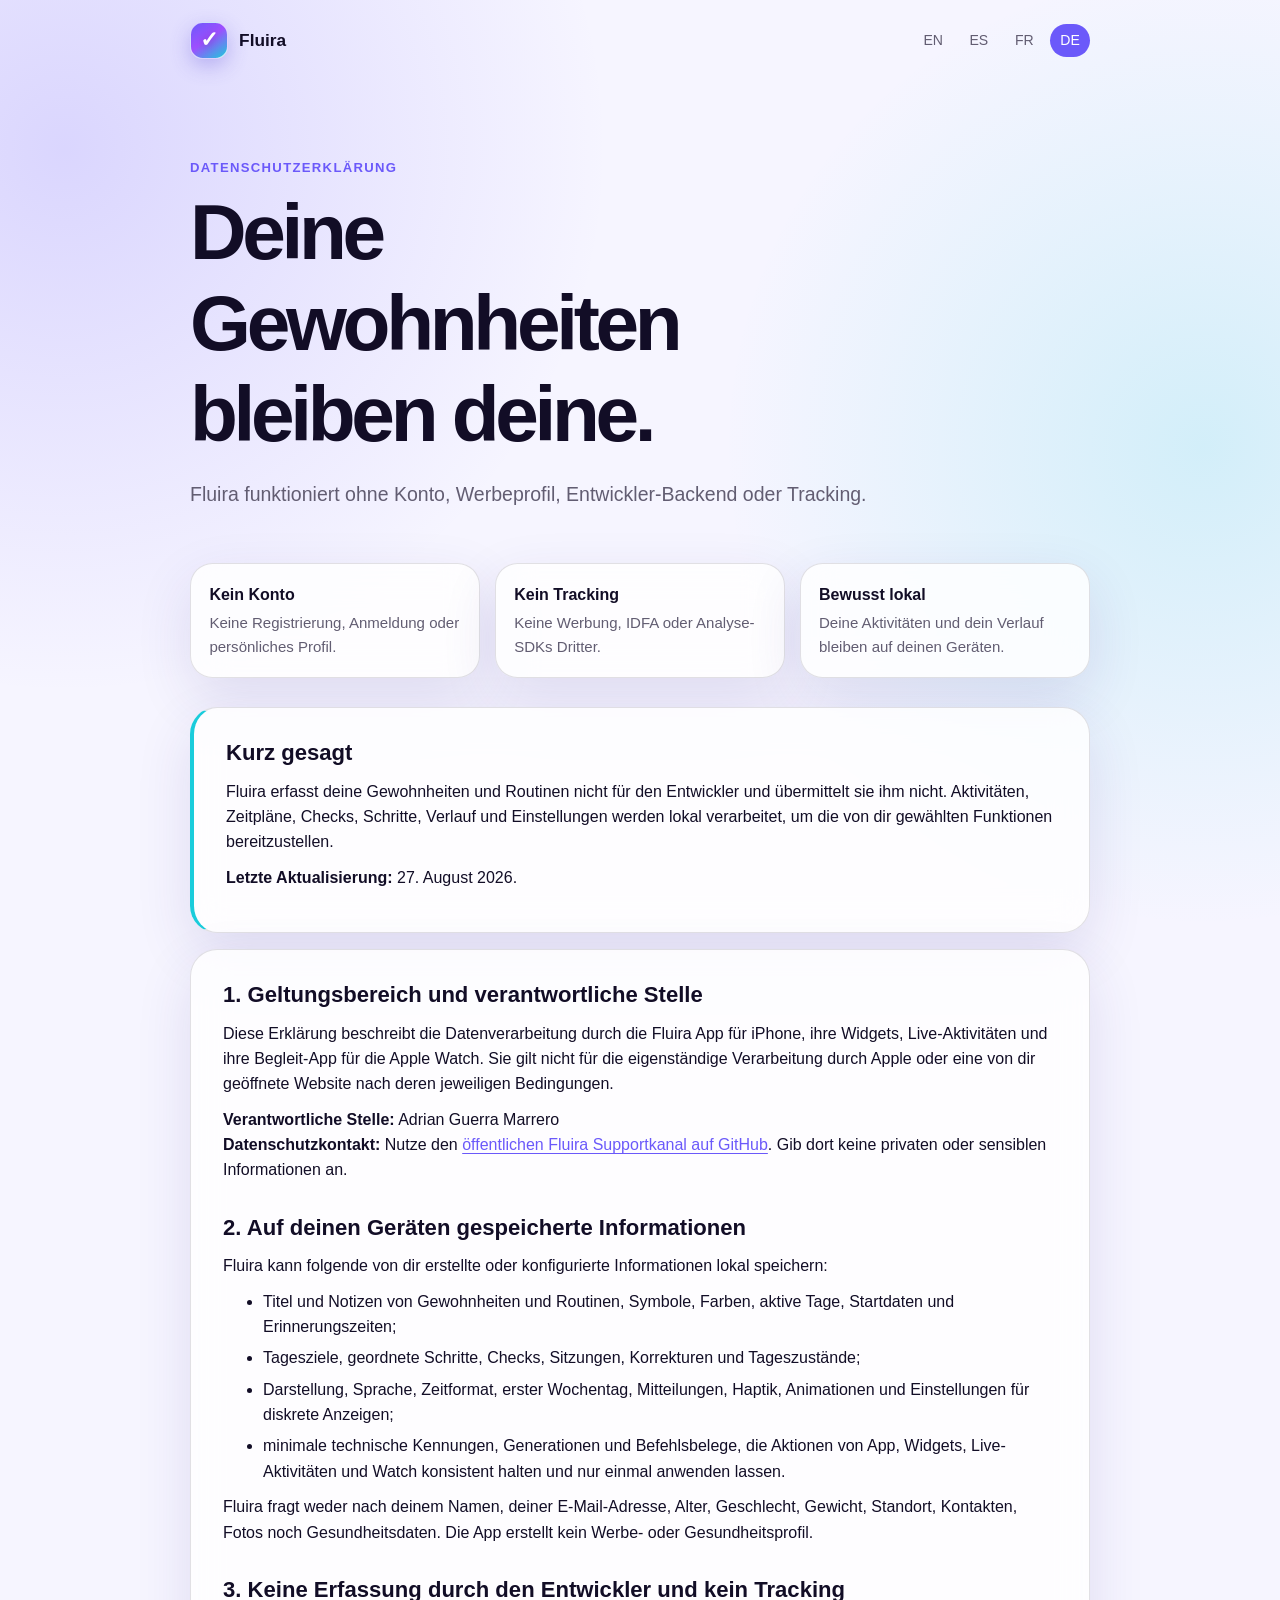
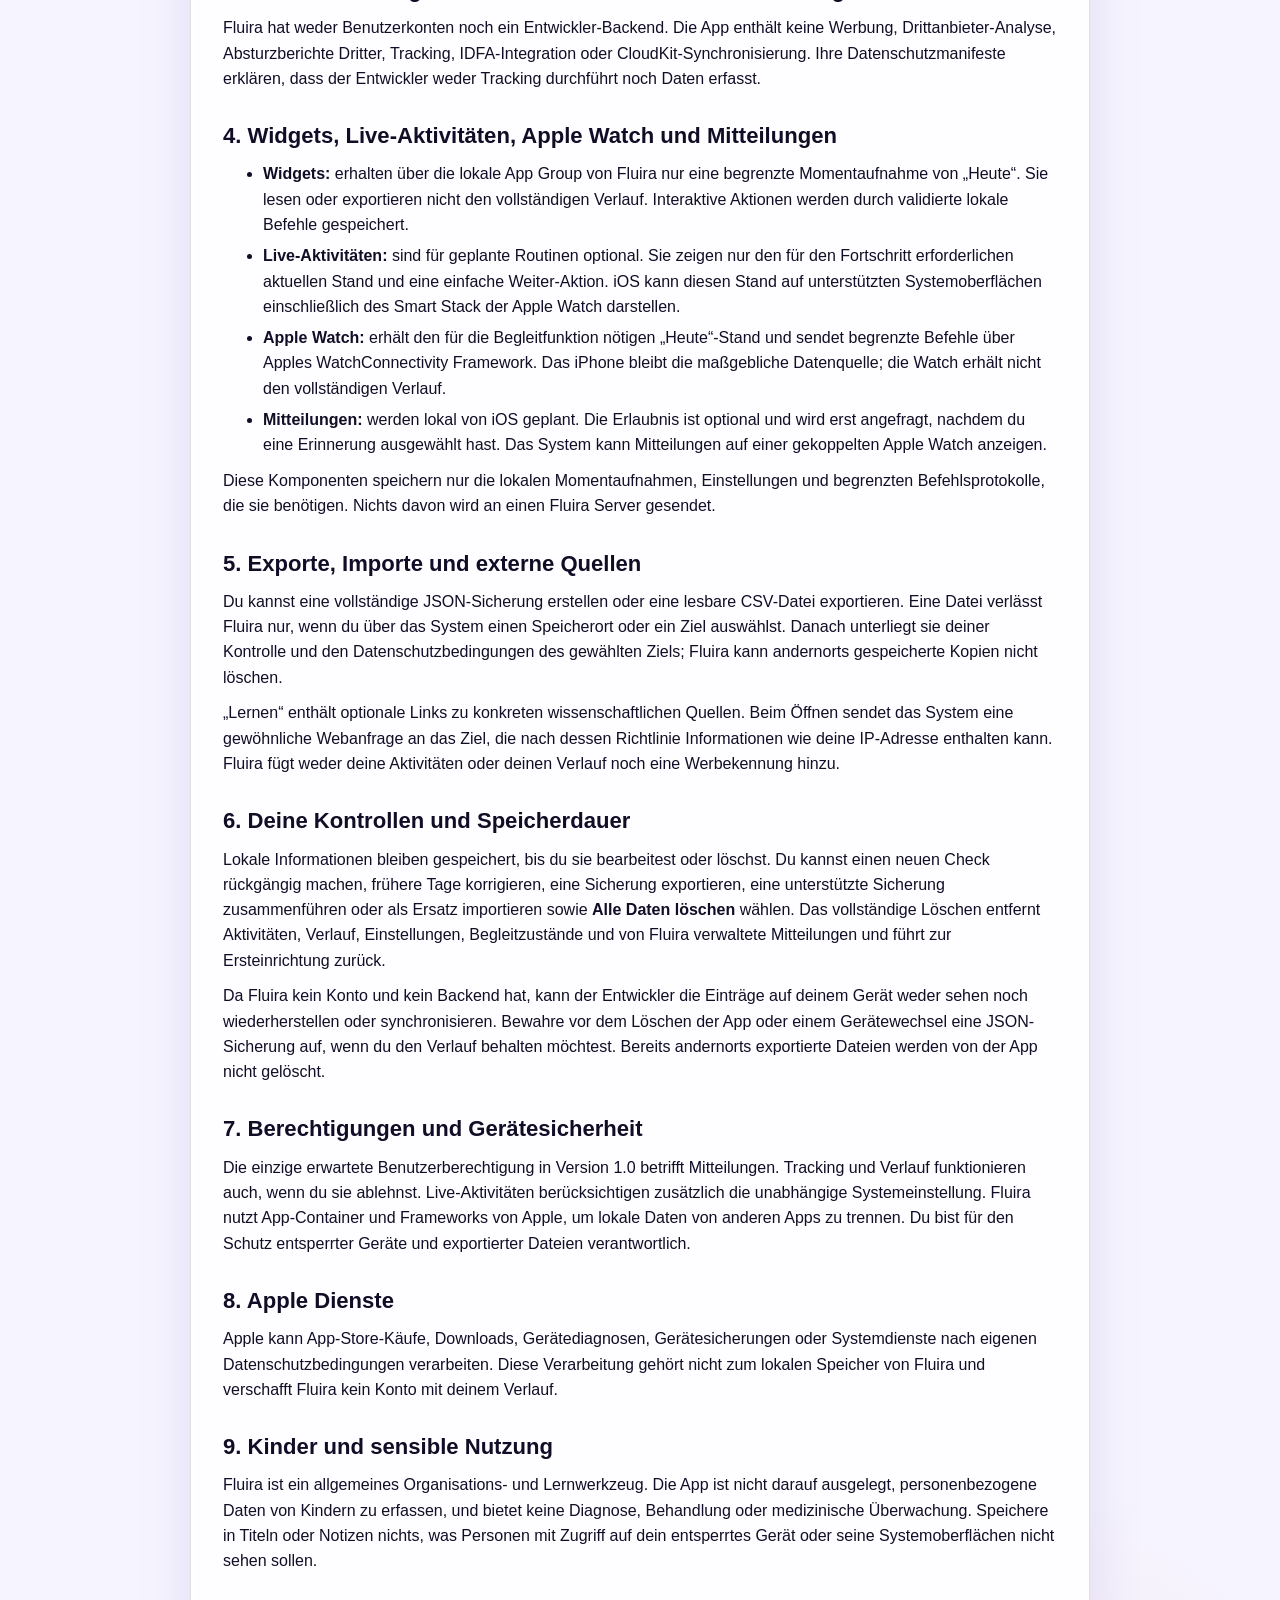
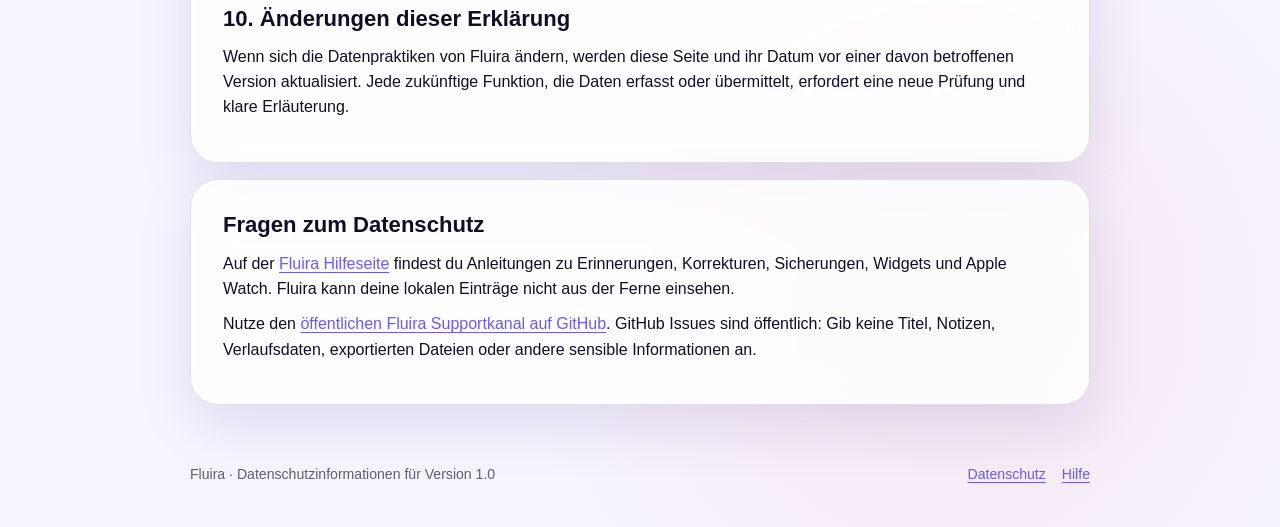
==== de/privacy.html @ e1aeb3b8 "docs: publish Fluira privacy and support" ====
<!doctype html>
<html lang="de">
<head>
  <meta charset="utf-8">
  <meta name="viewport" content="width=device-width, initial-scale=1">
  <meta name="description" content="Fluira Datenschutzerklärung: kein Konto, keine Werbung, Analyse oder Tracking; Gewohnheiten und Routinen bleiben lokal.">
  <title>Datenschutzerklärung — Fluira</title>
  <link rel="stylesheet" href="../assets/styles.css">
  <link rel="alternate" hreflang="en" href="../en/privacy.html"><link rel="alternate" hreflang="es" href="../es/privacy.html"><link rel="alternate" hreflang="fr" href="../fr/privacy.html"><link rel="alternate" hreflang="de" href="../de/privacy.html">
</head>
<body>
  <header class="site-header">
    <a class="brand" href="../index.html"><span class="brand-mark" aria-hidden="true"></span><span>Fluira</span></a>
    <nav class="language-nav" aria-label="Sprache"><a href="../en/privacy.html" lang="en">EN</a><a href="../es/privacy.html" lang="es">ES</a><a href="../fr/privacy.html" lang="fr">FR</a><a href="../de/privacy.html" lang="de" aria-current="page">DE</a></nav>
  </header>
  <main class="page">
    <section class="hero"><p class="eyebrow">Datenschutzerklärung</p><h1>Deine Gewohnheiten bleiben deine.</h1><p class="lede">Fluira funktioniert ohne Konto, Werbeprofil, Entwickler-Backend oder Tracking.</p></section>
    <section class="summary-grid" aria-label="Datenschutz im Überblick">
      <div class="summary-card"><strong>Kein Konto</strong><p>Keine Registrierung, Anmeldung oder persönliches Profil.</p></div>
      <div class="summary-card"><strong>Kein Tracking</strong><p>Keine Werbung, IDFA oder Analyse-SDKs Dritter.</p></div>
      <div class="summary-card"><strong>Bewusst lokal</strong><p>Deine Aktivitäten und dein Verlauf bleiben auf deinen Geräten.</p></div>
    </section>
    <article class="content-card note"><h2>Kurz gesagt</h2><p>Fluira erfasst deine Gewohnheiten und Routinen nicht für den Entwickler und übermittelt sie ihm nicht. Aktivitäten, Zeitpläne, Checks, Schritte, Verlauf und Einstellungen werden lokal verarbeitet, um die von dir gewählten Funktionen bereitzustellen.</p><p><strong>Letzte Aktualisierung:</strong> 27. August 2026.</p></article>
    <article class="content-card">
      <h2>1. Geltungsbereich und verantwortliche Stelle</h2>
      <p>Diese Erklärung beschreibt die Datenverarbeitung durch die Fluira App für iPhone, ihre Widgets, Live-Aktivitäten und ihre Begleit-App für die Apple Watch. Sie gilt nicht für die eigenständige Verarbeitung durch Apple oder eine von dir geöffnete Website nach deren jeweiligen Bedingungen.</p>
      <p><strong>Verantwortliche Stelle:</strong> Adrian Guerra Marrero<br><strong>Datenschutzkontakt:</strong> Nutze den <a href="https://github.com/AGMStudio/fluira-support/issues/new" rel="external">öffentlichen Fluira Supportkanal auf GitHub</a>. Gib dort keine privaten oder sensiblen Informationen an.</p>

      <h2>2. Auf deinen Geräten gespeicherte Informationen</h2>
      <p>Fluira kann folgende von dir erstellte oder konfigurierte Informationen lokal speichern:</p>
      <ul>
        <li>Titel und Notizen von Gewohnheiten und Routinen, Symbole, Farben, aktive Tage, Startdaten und Erinnerungszeiten;</li>
        <li>Tagesziele, geordnete Schritte, Checks, Sitzungen, Korrekturen und Tageszustände;</li>
        <li>Darstellung, Sprache, Zeitformat, erster Wochentag, Mitteilungen, Haptik, Animationen und Einstellungen für diskrete Anzeigen;</li>
        <li>minimale technische Kennungen, Generationen und Befehlsbelege, die Aktionen von App, Widgets, Live-Aktivitäten und Watch konsistent halten und nur einmal anwenden lassen.</li>
      </ul>
      <p>Fluira fragt weder nach deinem Namen, deiner E-Mail-Adresse, Alter, Geschlecht, Gewicht, Standort, Kontakten, Fotos noch Gesundheitsdaten. Die App erstellt kein Werbe- oder Gesundheitsprofil.</p>

      <h2>3. Keine Erfassung durch den Entwickler und kein Tracking</h2>
      <p>Fluira hat weder Benutzerkonten noch ein Entwickler-Backend. Die App enthält keine Werbung, Drittanbieter-Analyse, Absturzberichte Dritter, Tracking, IDFA-Integration oder CloudKit-Synchronisierung. Ihre Datenschutzmanifeste erklären, dass der Entwickler weder Tracking durchführt noch Daten erfasst.</p>

      <h2>4. Widgets, Live-Aktivitäten, Apple Watch und Mitteilungen</h2>
      <ul>
        <li><strong>Widgets:</strong> erhalten über die lokale App Group von Fluira nur eine begrenzte Momentaufnahme von „Heute“. Sie lesen oder exportieren nicht den vollständigen Verlauf. Interaktive Aktionen werden durch validierte lokale Befehle gespeichert.</li>
        <li><strong>Live-Aktivitäten:</strong> sind für geplante Routinen optional. Sie zeigen nur den für den Fortschritt erforderlichen aktuellen Stand und eine einfache Weiter-Aktion. iOS kann diesen Stand auf unterstützten Systemoberflächen einschließlich des Smart Stack der Apple Watch darstellen.</li>
        <li><strong>Apple Watch:</strong> erhält den für die Begleitfunktion nötigen „Heute“-Stand und sendet begrenzte Befehle über Apples WatchConnectivity Framework. Das iPhone bleibt die maßgebliche Datenquelle; die Watch erhält nicht den vollständigen Verlauf.</li>
        <li><strong>Mitteilungen:</strong> werden lokal von iOS geplant. Die Erlaubnis ist optional und wird erst angefragt, nachdem du eine Erinnerung ausgewählt hast. Das System kann Mitteilungen auf einer gekoppelten Apple Watch anzeigen.</li>
      </ul>
      <p>Diese Komponenten speichern nur die lokalen Momentaufnahmen, Einstellungen und begrenzten Befehlsprotokolle, die sie benötigen. Nichts davon wird an einen Fluira Server gesendet.</p>

      <h2>5. Exporte, Importe und externe Quellen</h2>
      <p>Du kannst eine vollständige JSON-Sicherung erstellen oder eine lesbare CSV-Datei exportieren. Eine Datei verlässt Fluira nur, wenn du über das System einen Speicherort oder ein Ziel auswählst. Danach unterliegt sie deiner Kontrolle und den Datenschutzbedingungen des gewählten Ziels; Fluira kann andernorts gespeicherte Kopien nicht löschen.</p>
      <p>„Lernen“ enthält optionale Links zu konkreten wissenschaftlichen Quellen. Beim Öffnen sendet das System eine gewöhnliche Webanfrage an das Ziel, die nach dessen Richtlinie Informationen wie deine IP-Adresse enthalten kann. Fluira fügt weder deine Aktivitäten oder deinen Verlauf noch eine Werbekennung hinzu.</p>

      <h2>6. Deine Kontrollen und Speicherdauer</h2>
      <p>Lokale Informationen bleiben gespeichert, bis du sie bearbeitest oder löschst. Du kannst einen neuen Check rückgängig machen, frühere Tage korrigieren, eine Sicherung exportieren, eine unterstützte Sicherung zusammenführen oder als Ersatz importieren sowie <strong>Alle Daten löschen</strong> wählen. Das vollständige Löschen entfernt Aktivitäten, Verlauf, Einstellungen, Begleitzustände und von Fluira verwaltete Mitteilungen und führt zur Ersteinrichtung zurück.</p>
      <p>Da Fluira kein Konto und kein Backend hat, kann der Entwickler die Einträge auf deinem Gerät weder sehen noch wiederherstellen oder synchronisieren. Bewahre vor dem Löschen der App oder einem Gerätewechsel eine JSON-Sicherung auf, wenn du den Verlauf behalten möchtest. Bereits andernorts exportierte Dateien werden von der App nicht gelöscht.</p>

      <h2>7. Berechtigungen und Gerätesicherheit</h2>
      <p>Die einzige erwartete Benutzerberechtigung in Version 1.0 betrifft Mitteilungen. Tracking und Verlauf funktionieren auch, wenn du sie ablehnst. Live-Aktivitäten berücksichtigen zusätzlich die unabhängige Systemeinstellung. Fluira nutzt App-Container und Frameworks von Apple, um lokale Daten von anderen Apps zu trennen. Du bist für den Schutz entsperrter Geräte und exportierter Dateien verantwortlich.</p>

      <h2>8. Apple Dienste</h2>
      <p>Apple kann App-Store-Käufe, Downloads, Gerätediagnosen, Gerätesicherungen oder Systemdienste nach eigenen Datenschutzbedingungen verarbeiten. Diese Verarbeitung gehört nicht zum lokalen Speicher von Fluira und verschafft Fluira kein Konto mit deinem Verlauf.</p>

      <h2>9. Kinder und sensible Nutzung</h2>
      <p>Fluira ist ein allgemeines Organisations- und Lernwerkzeug. Die App ist nicht darauf ausgelegt, personenbezogene Daten von Kindern zu erfassen, und bietet keine Diagnose, Behandlung oder medizinische Überwachung. Speichere in Titeln oder Notizen nichts, was Personen mit Zugriff auf dein entsperrtes Gerät oder seine Systemoberflächen nicht sehen sollen.</p>

      <h2>10. Änderungen dieser Erklärung</h2>
      <p>Wenn sich die Datenpraktiken von Fluira ändern, werden diese Seite und ihr Datum vor einer davon betroffenen Version aktualisiert. Jede zukünftige Funktion, die Daten erfasst oder übermittelt, erfordert eine neue Prüfung und klare Erläuterung.</p>
    </article>
    <article class="content-card"><h2>Fragen zum Datenschutz</h2><p>Auf der <a href="support.html">Fluira Hilfeseite</a> findest du Anleitungen zu Erinnerungen, Korrekturen, Sicherungen, Widgets und Apple Watch. Fluira kann deine lokalen Einträge nicht aus der Ferne einsehen.</p><p>Nutze den <a href="https://github.com/AGMStudio/fluira-support/issues/new" rel="external">öffentlichen Fluira Supportkanal auf GitHub</a>. GitHub Issues sind öffentlich: Gib keine Titel, Notizen, Verlaufsdaten, exportierten Dateien oder andere sensible Informationen an.</p></article>
  </main>
  <footer class="site-footer"><p>Fluira · Datenschutzinformationen für Version 1.0</p><nav class="footer-links" aria-label="Fußzeile"><a href="privacy.html" aria-current="page">Datenschutz</a><a href="support.html">Hilfe</a></nav></footer>
</body>
</html>
---- assets/styles.css ----
:root {
  color-scheme: light dark;
  --background: #f6f5ff;
  --surface: rgba(255, 255, 255, 0.82);
  --text: #120d26;
  --secondary: #625d72;
  --line: rgba(18, 13, 38, 0.12);
  --indigo: #6b59fa;
  --coral: #ff577a;
  --mint: #1accdb;
  --amber: #ffa12e;
  --sky: #2996ff;
  --violet: #9e4fff;
  --shadow: 0 20px 56px rgba(59, 44, 136, 0.12);
  font-family: -apple-system, BlinkMacSystemFont, "SF Pro Text", "Segoe UI", sans-serif;
}

* { box-sizing: border-box; }

html {
  background: var(--background);
  scroll-behavior: smooth;
}

body {
  min-height: 100vh;
  margin: 0;
  color: var(--text);
  background:
    radial-gradient(circle at 5% 4%, rgba(107, 89, 250, 0.2), transparent 34rem),
    radial-gradient(circle at 94% 12%, rgba(26, 204, 219, 0.16), transparent 30rem),
    radial-gradient(circle at 74% 94%, rgba(255, 87, 122, 0.1), transparent 28rem),
    var(--background);
  line-height: 1.58;
}

a {
  color: var(--indigo);
  text-underline-offset: 0.18em;
}

a:hover { text-decoration-thickness: 0.14em; }

.site-header,
.page,
.site-footer {
  width: min(100% - 2rem, 900px);
  margin-inline: auto;
}

.site-header {
  display: flex;
  align-items: center;
  justify-content: space-between;
  gap: 1rem;
  padding-block: 1.35rem;
}

.brand {
  display: inline-flex;
  align-items: center;
  gap: 0.72rem;
  color: var(--text);
  font-size: 1.08rem;
  font-weight: 780;
  text-decoration: none;
}

.brand-mark {
  position: relative;
  width: 2.35rem;
  height: 2.35rem;
  border: 1px solid rgba(255, 255, 255, 0.72);
  border-radius: 0.8rem;
  background: linear-gradient(145deg, var(--indigo), var(--violet) 46%, var(--mint));
  box-shadow: 0 7px 20px rgba(83, 66, 213, 0.3);
}

.brand-mark::before {
  position: absolute;
  inset: 0;
  display: grid;
  place-items: center;
  color: #fff;
  content: "✓";
  font-size: 1.38rem;
  font-weight: 850;
  text-shadow: 0 1px 8px rgba(18, 13, 38, 0.28);
}

.language-nav {
  display: flex;
  flex-wrap: wrap;
  justify-content: flex-end;
  gap: 0.35rem;
  font-size: 0.88rem;
}

.language-nav a {
  min-width: 2.5rem;
  padding: 0.36rem 0.58rem;
  border-radius: 999px;
  color: var(--secondary);
  text-align: center;
  text-decoration: none;
}

.language-nav a[aria-current="page"] {
  color: #fff;
  background: var(--indigo);
}

.hero { padding: clamp(2rem, 7vw, 4.8rem) 0 clamp(1.8rem, 5vw, 3.3rem); }

.eyebrow {
  margin: 0 0 0.55rem;
  color: var(--indigo);
  font-size: 0.82rem;
  font-weight: 780;
  letter-spacing: 0.1em;
  text-transform: uppercase;
}

h1, h2, h3 {
  line-height: 1.16;
  text-wrap: balance;
}

h1 {
  max-width: 16ch;
  margin: 0;
  font-size: clamp(2.35rem, 9vw, 4.9rem);
  letter-spacing: -0.055em;
}

.lede {
  max-width: 65ch;
  margin: 1.2rem 0 0;
  color: var(--secondary);
  font-size: clamp(1.02rem, 2.5vw, 1.22rem);
}

.summary-grid,
.language-grid {
  display: grid;
  grid-template-columns: repeat(auto-fit, minmax(210px, 1fr));
  gap: 0.9rem;
  margin: 0 0 1.8rem;
}

.summary-card,
.language-card,
.content-card,
.faq details {
  border: 1px solid var(--line);
  background: var(--surface);
  box-shadow: var(--shadow);
  backdrop-filter: blur(18px);
  -webkit-backdrop-filter: blur(18px);
}

.summary-card,
.language-card {
  padding: 1.15rem;
  border-radius: 1.4rem;
}

.summary-card strong,
.language-card strong {
  display: block;
  margin-bottom: 0.25rem;
}

.summary-card p,
.language-card p {
  margin: 0;
  color: var(--secondary);
  font-size: 0.94rem;
}

.language-card {
  color: var(--text);
  text-decoration: none;
}

.language-card:hover {
  border-color: rgba(107, 89, 250, 0.4);
  transform: translateY(-2px);
}

.content-card {
  margin-bottom: 1rem;
  padding: clamp(1.25rem, 4vw, 2rem);
  border-radius: 1.7rem;
}

.content-card h2 { margin: 0 0 0.8rem; font-size: 1.38rem; }
.content-card h2:not(:first-child) { margin-top: 2rem; }
.content-card h3 { margin: 1.45rem 0 0.5rem; font-size: 1.06rem; }
.content-card p, .content-card ul { margin-block: 0.65rem; }
.content-card li + li { margin-top: 0.38rem; }
.note { border-left: 0.28rem solid var(--mint); }
.warning { border-left: 0.28rem solid var(--coral); }

.placeholder {
  display: inline-block;
  padding: 0.08rem 0.38rem;
  border: 1px dashed var(--amber);
  border-radius: 0.42rem;
  color: var(--text);
  background: rgba(255, 161, 46, 0.12);
  font-family: ui-monospace, "SFMono-Regular", Menlo, monospace;
  font-size: 0.86em;
  overflow-wrap: anywhere;
}

.faq { display: grid; gap: 0.75rem; }
.faq details { border-radius: 1.25rem; overflow: hidden; }
.faq summary { padding: 1.05rem 1.2rem; cursor: pointer; font-weight: 730; }
.faq details > div { padding: 0 1.2rem 1.1rem; color: var(--secondary); }
.faq details p:first-child { margin-top: 0; }

.site-footer {
  display: flex;
  flex-wrap: wrap;
  justify-content: space-between;
  gap: 0.8rem;
  padding-block: 2.6rem;
  color: var(--secondary);
  font-size: 0.88rem;
}

.site-footer p { margin: 0; }
.footer-links { display: flex; gap: 1rem; }

@media (max-width: 560px) {
  .site-header { align-items: flex-start; flex-direction: column; }
  .language-nav { justify-content: flex-start; }
  .hero { padding-top: 1.8rem; }
}

@media (prefers-reduced-motion: no-preference) {
  .language-card { transition: transform 180ms ease, border-color 180ms ease; }
}

@media (prefers-color-scheme: dark) {
  :root {
    --background: #060517;
    --surface: rgba(28, 24, 48, 0.84);
    --text: #fbfaff;
    --secondary: #c0b9d1;
    --line: rgba(239, 235, 255, 0.13);
    --shadow: 0 20px 56px rgba(0, 0, 0, 0.27);
  }
}
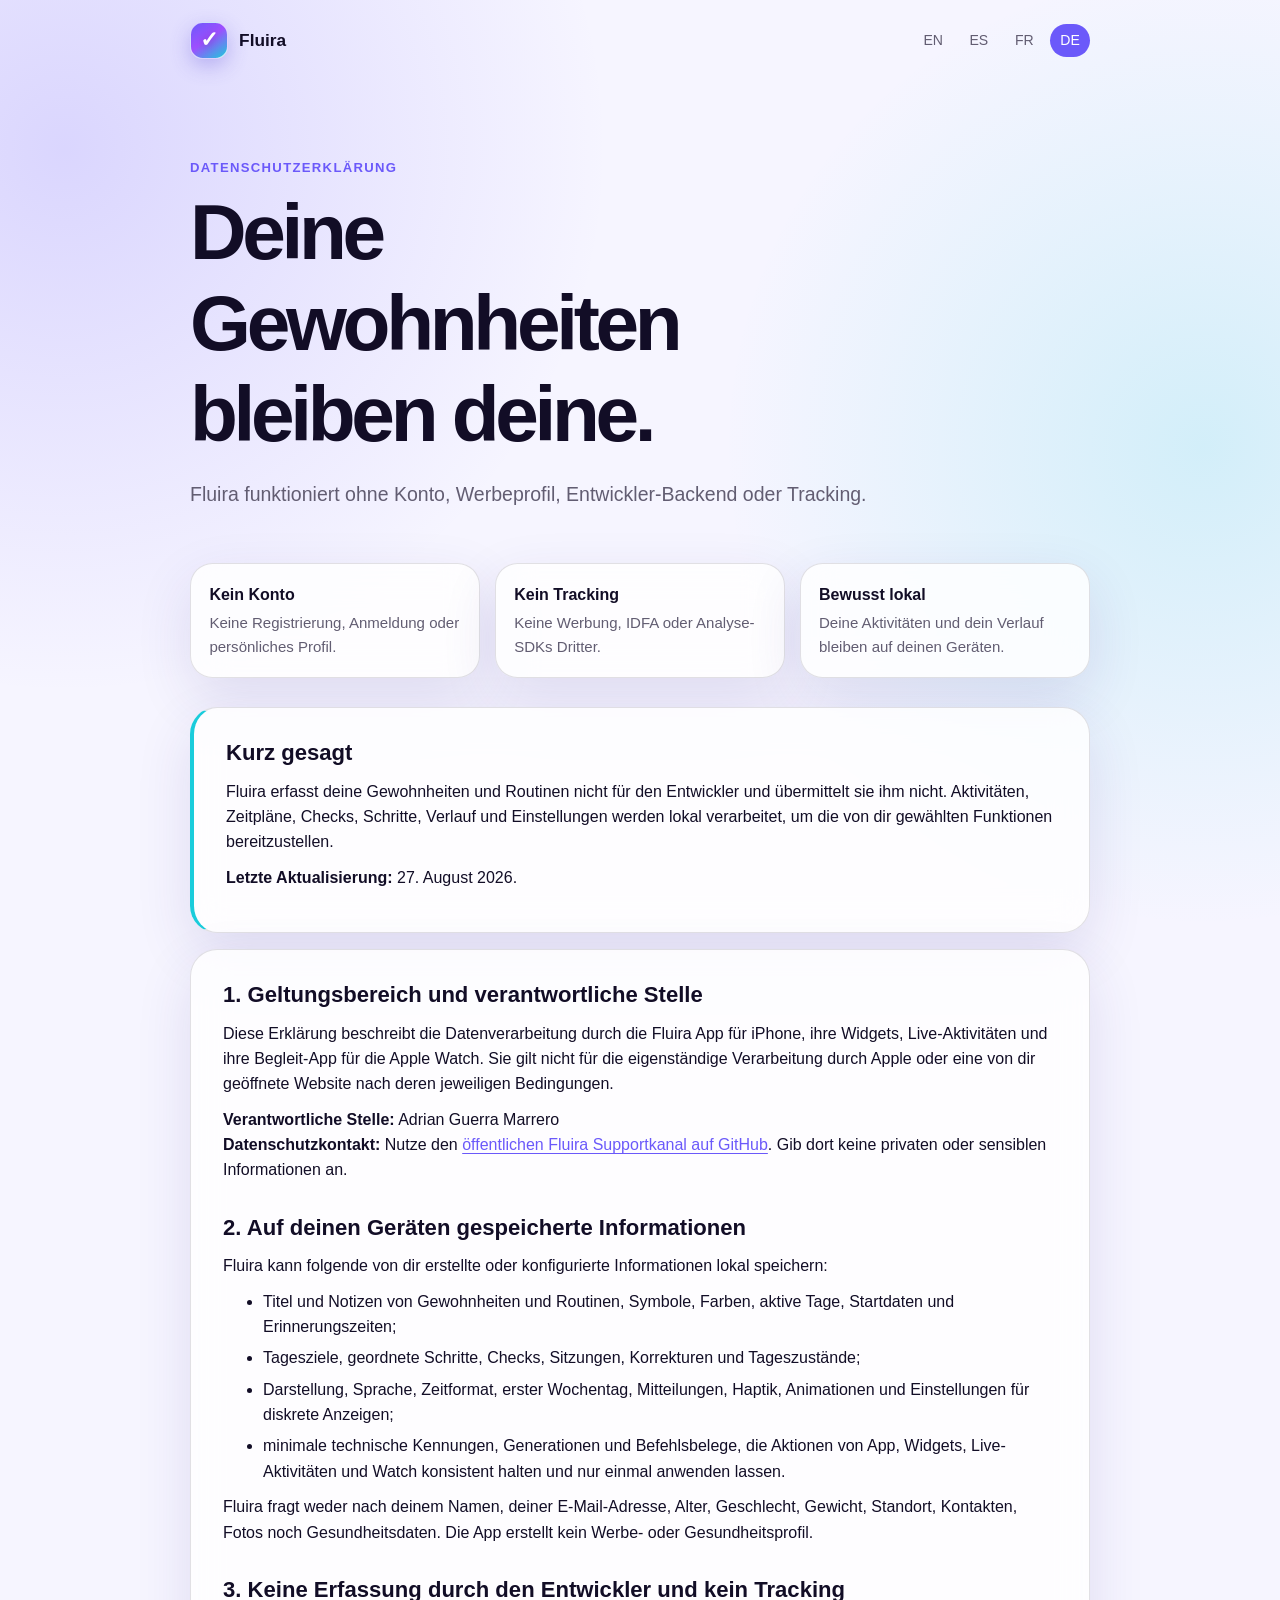
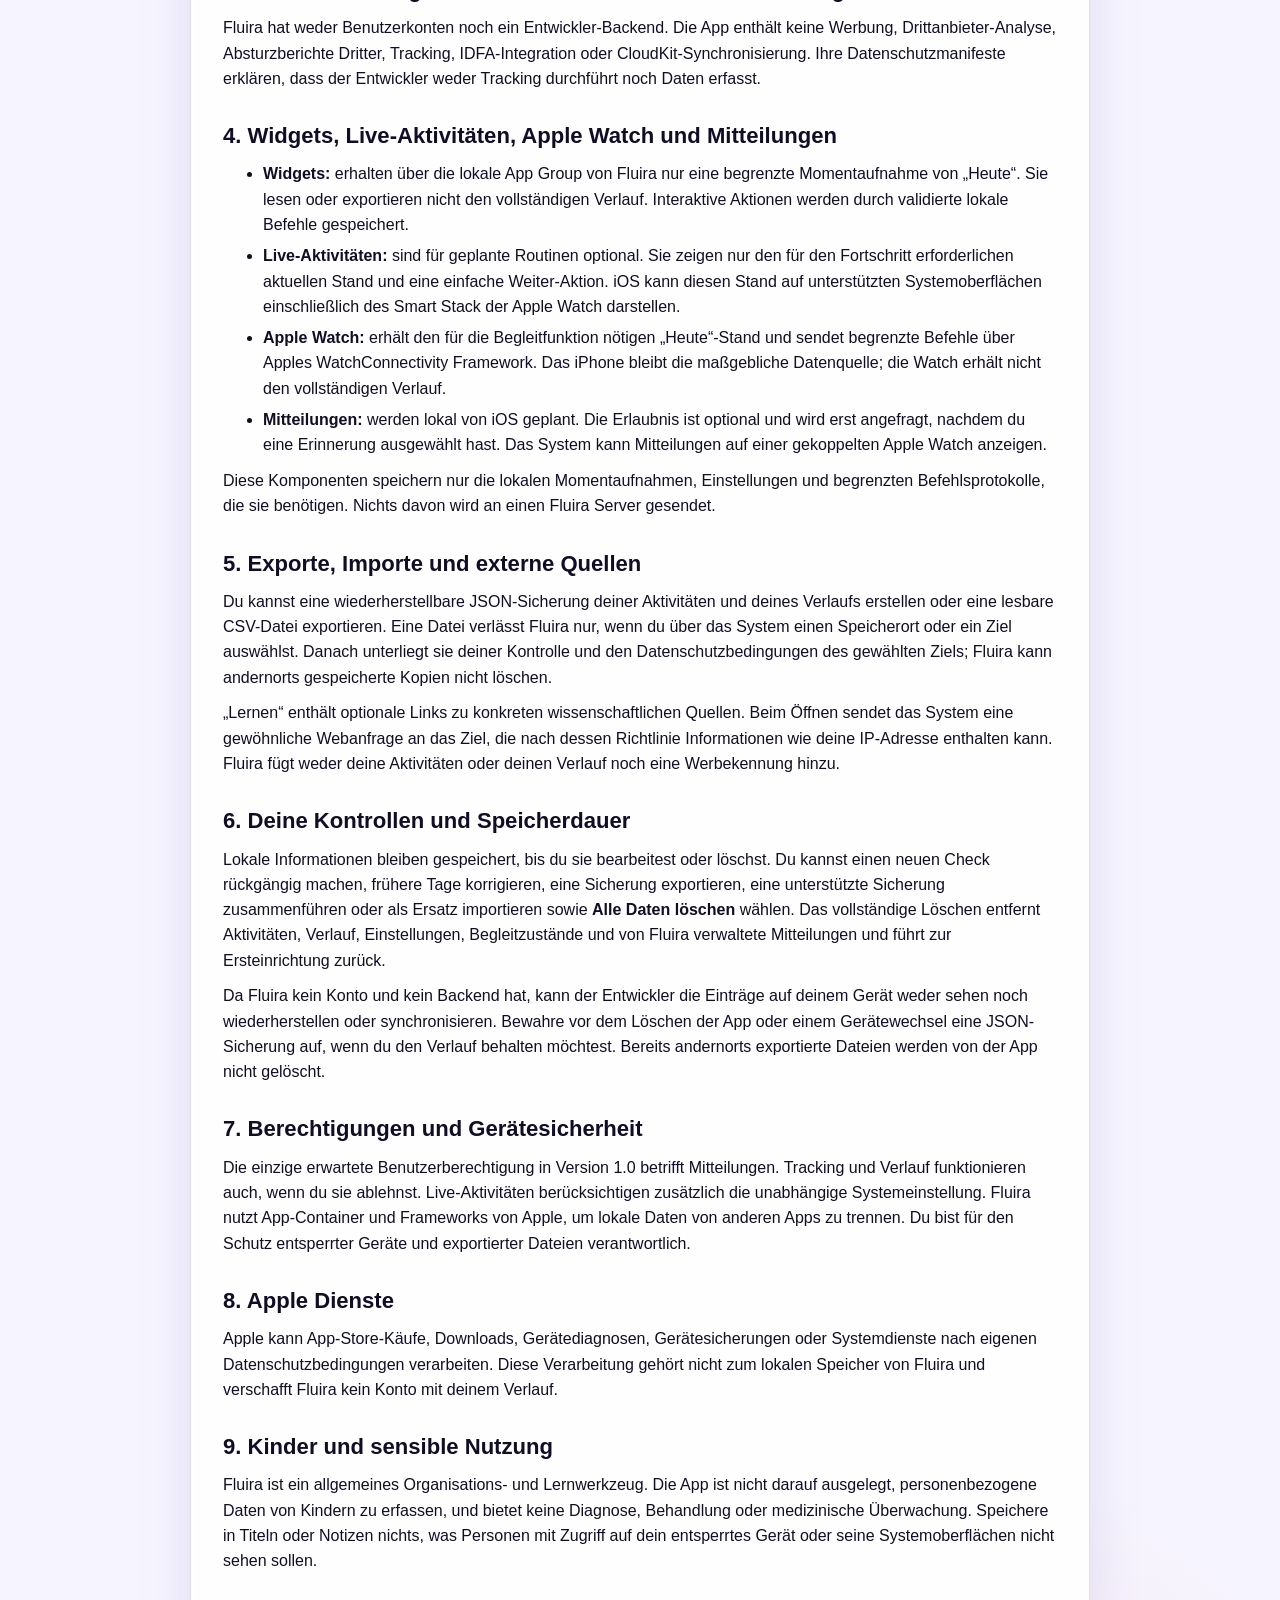
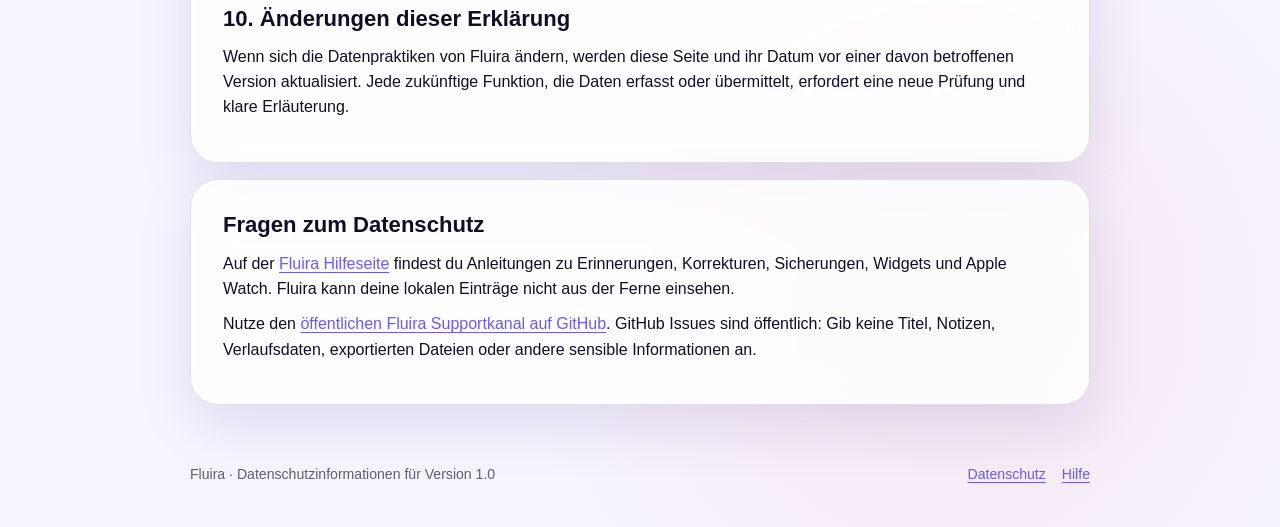
==== commit 1c799569: "docs: refine support and privacy claims" ====
--- a/de/privacy.html
+++ b/de/privacy.html
@@ -49,7 +49,7 @@
       <p>Diese Komponenten speichern nur die lokalen Momentaufnahmen, Einstellungen und begrenzten Befehlsprotokolle, die sie benötigen. Nichts davon wird an einen Fluira Server gesendet.</p>
 
       <h2>5. Exporte, Importe und externe Quellen</h2>
-      <p>Du kannst eine vollständige JSON-Sicherung erstellen oder eine lesbare CSV-Datei exportieren. Eine Datei verlässt Fluira nur, wenn du über das System einen Speicherort oder ein Ziel auswählst. Danach unterliegt sie deiner Kontrolle und den Datenschutzbedingungen des gewählten Ziels; Fluira kann andernorts gespeicherte Kopien nicht löschen.</p>
+      <p>Du kannst eine wiederherstellbare JSON-Sicherung deiner Aktivitäten und deines Verlaufs erstellen oder eine lesbare CSV-Datei exportieren. Eine Datei verlässt Fluira nur, wenn du über das System einen Speicherort oder ein Ziel auswählst. Danach unterliegt sie deiner Kontrolle und den Datenschutzbedingungen des gewählten Ziels; Fluira kann andernorts gespeicherte Kopien nicht löschen.</p>
       <p>„Lernen“ enthält optionale Links zu konkreten wissenschaftlichen Quellen. Beim Öffnen sendet das System eine gewöhnliche Webanfrage an das Ziel, die nach dessen Richtlinie Informationen wie deine IP-Adresse enthalten kann. Fluira fügt weder deine Aktivitäten oder deinen Verlauf noch eine Werbekennung hinzu.</p>
 
       <h2>6. Deine Kontrollen und Speicherdauer</h2>
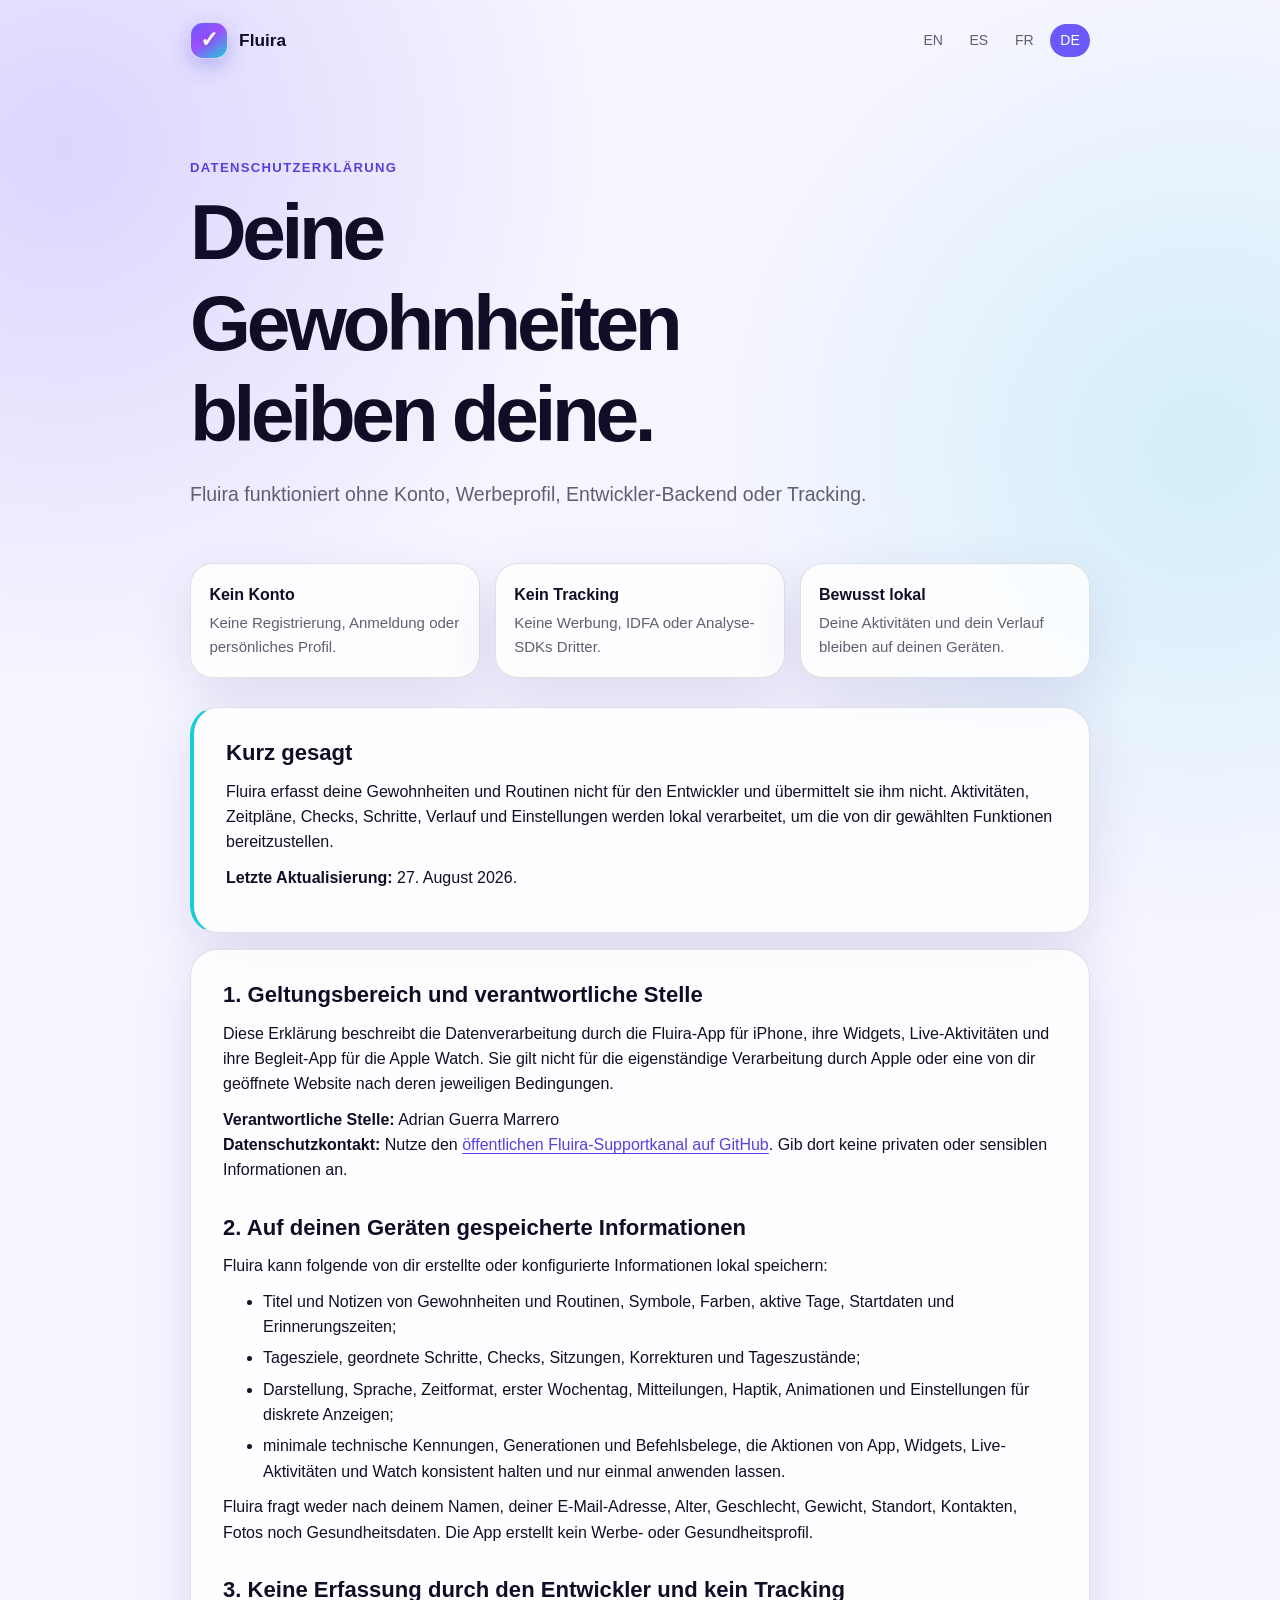
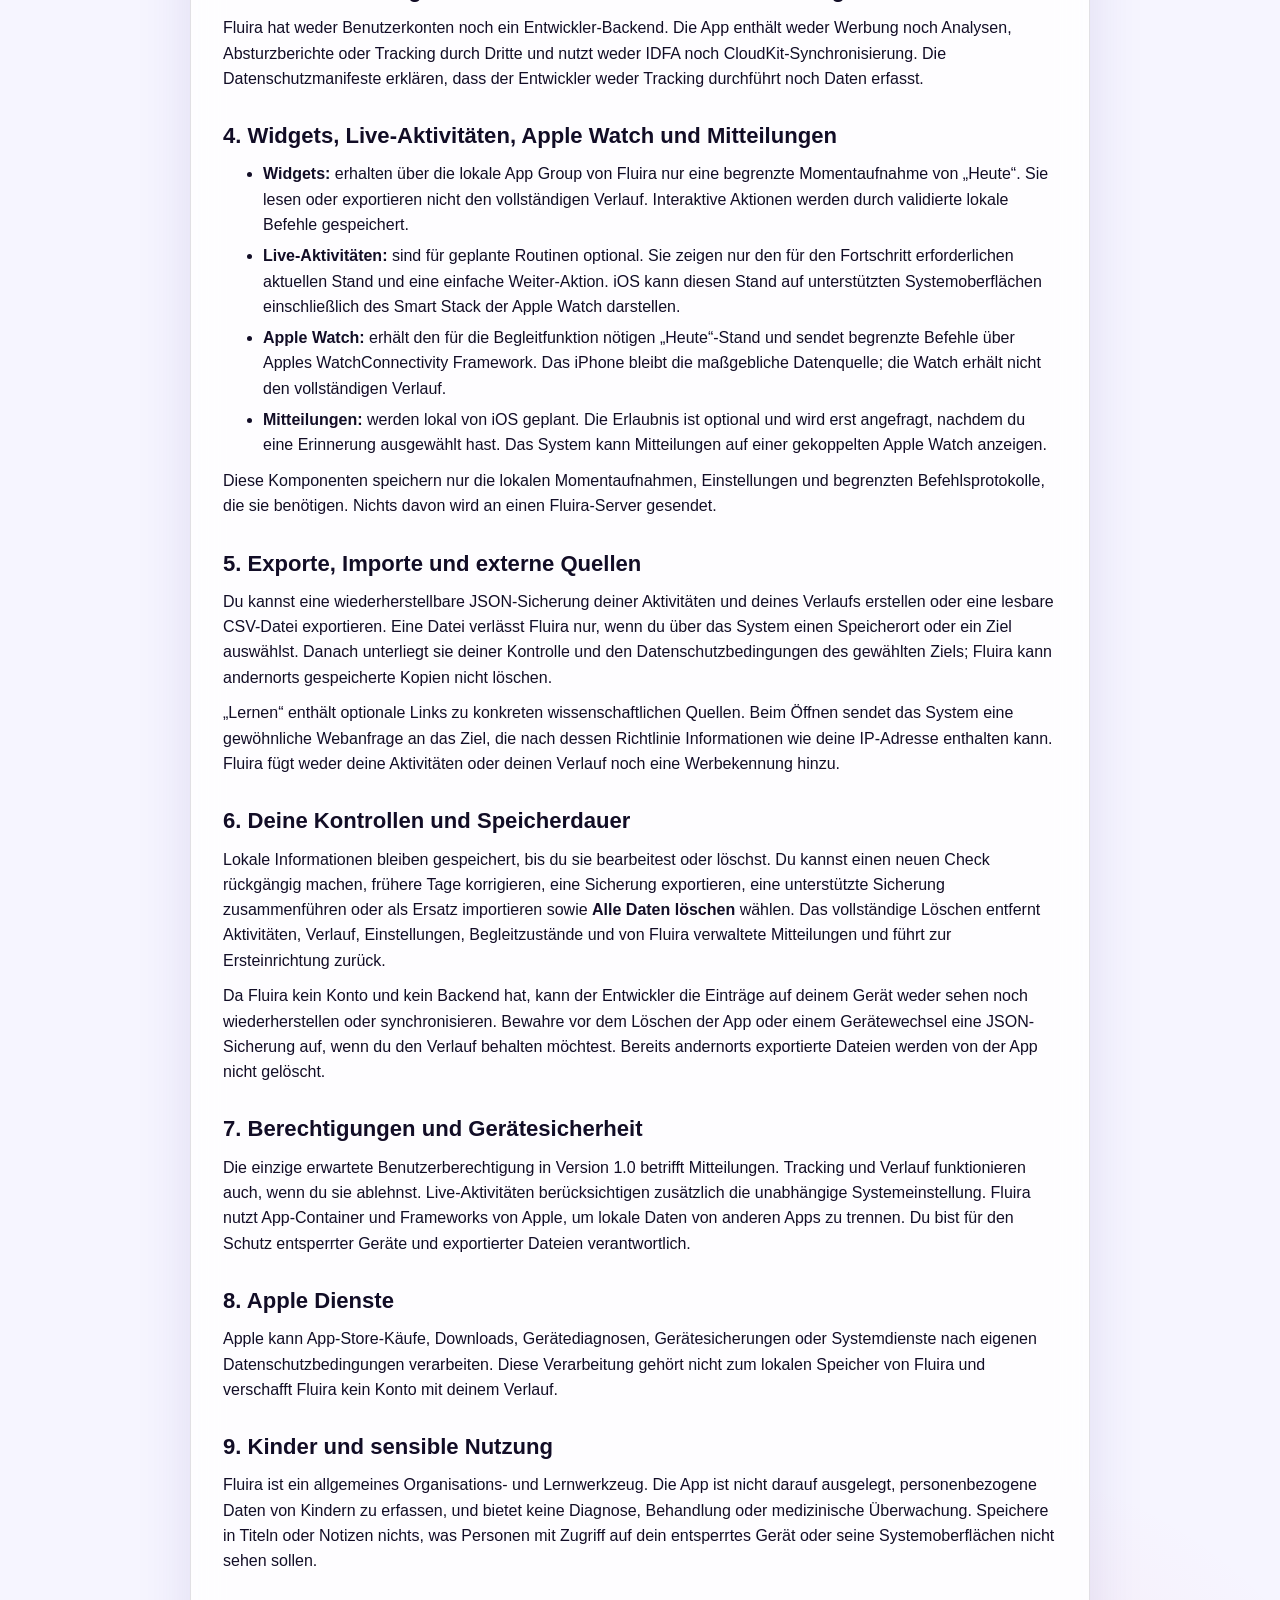
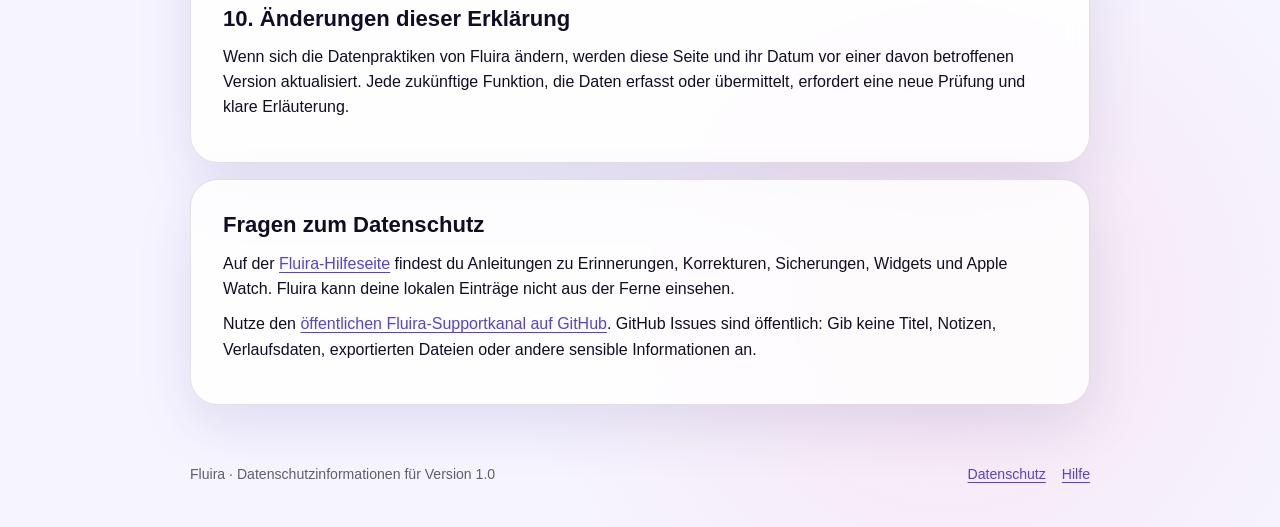
==== commit 9a704efa: "docs: polish localized Fluira support" ====
--- a/de/privacy.html
+++ b/de/privacy.html
@@ -3,7 +3,7 @@
 <head>
   <meta charset="utf-8">
   <meta name="viewport" content="width=device-width, initial-scale=1">
-  <meta name="description" content="Fluira Datenschutzerklärung: kein Konto, keine Werbung, Analyse oder Tracking; Gewohnheiten und Routinen bleiben lokal.">
+  <meta name="description" content="Fluira-Datenschutzerklärung: kein Konto, keine Werbung, keine Analysen und kein Tracking; Gewohnheiten und Routinen bleiben lokal.">
   <title>Datenschutzerklärung — Fluira</title>
   <link rel="stylesheet" href="../assets/styles.css">
   <link rel="alternate" hreflang="en" href="../en/privacy.html"><link rel="alternate" hreflang="es" href="../es/privacy.html"><link rel="alternate" hreflang="fr" href="../fr/privacy.html"><link rel="alternate" hreflang="de" href="../de/privacy.html">
@@ -23,8 +23,8 @@
     <article class="content-card note"><h2>Kurz gesagt</h2><p>Fluira erfasst deine Gewohnheiten und Routinen nicht für den Entwickler und übermittelt sie ihm nicht. Aktivitäten, Zeitpläne, Checks, Schritte, Verlauf und Einstellungen werden lokal verarbeitet, um die von dir gewählten Funktionen bereitzustellen.</p><p><strong>Letzte Aktualisierung:</strong> 27. August 2026.</p></article>
     <article class="content-card">
       <h2>1. Geltungsbereich und verantwortliche Stelle</h2>
-      <p>Diese Erklärung beschreibt die Datenverarbeitung durch die Fluira App für iPhone, ihre Widgets, Live-Aktivitäten und ihre Begleit-App für die Apple Watch. Sie gilt nicht für die eigenständige Verarbeitung durch Apple oder eine von dir geöffnete Website nach deren jeweiligen Bedingungen.</p>
-      <p><strong>Verantwortliche Stelle:</strong> Adrian Guerra Marrero<br><strong>Datenschutzkontakt:</strong> Nutze den <a href="https://github.com/AGMStudio/fluira-support/issues/new" rel="external">öffentlichen Fluira Supportkanal auf GitHub</a>. Gib dort keine privaten oder sensiblen Informationen an.</p>
+      <p>Diese Erklärung beschreibt die Datenverarbeitung durch die Fluira-App für iPhone, ihre Widgets, Live-Aktivitäten und ihre Begleit-App für die Apple Watch. Sie gilt nicht für die eigenständige Verarbeitung durch Apple oder eine von dir geöffnete Website nach deren jeweiligen Bedingungen.</p>
+      <p><strong>Verantwortliche Stelle:</strong> Adrian Guerra Marrero<br><strong>Datenschutzkontakt:</strong> Nutze den <a href="https://github.com/AGMStudio/fluira-support/issues/new" rel="external">öffentlichen Fluira-Supportkanal auf GitHub</a>. Gib dort keine privaten oder sensiblen Informationen an.</p>
 
       <h2>2. Auf deinen Geräten gespeicherte Informationen</h2>
       <p>Fluira kann folgende von dir erstellte oder konfigurierte Informationen lokal speichern:</p>
@@ -37,7 +37,7 @@
       <p>Fluira fragt weder nach deinem Namen, deiner E-Mail-Adresse, Alter, Geschlecht, Gewicht, Standort, Kontakten, Fotos noch Gesundheitsdaten. Die App erstellt kein Werbe- oder Gesundheitsprofil.</p>
 
       <h2>3. Keine Erfassung durch den Entwickler und kein Tracking</h2>
-      <p>Fluira hat weder Benutzerkonten noch ein Entwickler-Backend. Die App enthält keine Werbung, Drittanbieter-Analyse, Absturzberichte Dritter, Tracking, IDFA-Integration oder CloudKit-Synchronisierung. Ihre Datenschutzmanifeste erklären, dass der Entwickler weder Tracking durchführt noch Daten erfasst.</p>
+      <p>Fluira hat weder Benutzerkonten noch ein Entwickler-Backend. Die App enthält weder Werbung noch Analysen, Absturzberichte oder Tracking durch Dritte und nutzt weder IDFA noch CloudKit-Synchronisierung. Die Datenschutzmanifeste erklären, dass der Entwickler weder Tracking durchführt noch Daten erfasst.</p>
 
       <h2>4. Widgets, Live-Aktivitäten, Apple Watch und Mitteilungen</h2>
       <ul>
@@ -46,7 +46,7 @@
         <li><strong>Apple Watch:</strong> erhält den für die Begleitfunktion nötigen „Heute“-Stand und sendet begrenzte Befehle über Apples WatchConnectivity Framework. Das iPhone bleibt die maßgebliche Datenquelle; die Watch erhält nicht den vollständigen Verlauf.</li>
         <li><strong>Mitteilungen:</strong> werden lokal von iOS geplant. Die Erlaubnis ist optional und wird erst angefragt, nachdem du eine Erinnerung ausgewählt hast. Das System kann Mitteilungen auf einer gekoppelten Apple Watch anzeigen.</li>
       </ul>
-      <p>Diese Komponenten speichern nur die lokalen Momentaufnahmen, Einstellungen und begrenzten Befehlsprotokolle, die sie benötigen. Nichts davon wird an einen Fluira Server gesendet.</p>
+      <p>Diese Komponenten speichern nur die lokalen Momentaufnahmen, Einstellungen und begrenzten Befehlsprotokolle, die sie benötigen. Nichts davon wird an einen Fluira-Server gesendet.</p>
 
       <h2>5. Exporte, Importe und externe Quellen</h2>
       <p>Du kannst eine wiederherstellbare JSON-Sicherung deiner Aktivitäten und deines Verlaufs erstellen oder eine lesbare CSV-Datei exportieren. Eine Datei verlässt Fluira nur, wenn du über das System einen Speicherort oder ein Ziel auswählst. Danach unterliegt sie deiner Kontrolle und den Datenschutzbedingungen des gewählten Ziels; Fluira kann andernorts gespeicherte Kopien nicht löschen.</p>
@@ -68,7 +68,7 @@
       <h2>10. Änderungen dieser Erklärung</h2>
       <p>Wenn sich die Datenpraktiken von Fluira ändern, werden diese Seite und ihr Datum vor einer davon betroffenen Version aktualisiert. Jede zukünftige Funktion, die Daten erfasst oder übermittelt, erfordert eine neue Prüfung und klare Erläuterung.</p>
     </article>
-    <article class="content-card"><h2>Fragen zum Datenschutz</h2><p>Auf der <a href="support.html">Fluira Hilfeseite</a> findest du Anleitungen zu Erinnerungen, Korrekturen, Sicherungen, Widgets und Apple Watch. Fluira kann deine lokalen Einträge nicht aus der Ferne einsehen.</p><p>Nutze den <a href="https://github.com/AGMStudio/fluira-support/issues/new" rel="external">öffentlichen Fluira Supportkanal auf GitHub</a>. GitHub Issues sind öffentlich: Gib keine Titel, Notizen, Verlaufsdaten, exportierten Dateien oder andere sensible Informationen an.</p></article>
+    <article class="content-card"><h2>Fragen zum Datenschutz</h2><p>Auf der <a href="support.html">Fluira-Hilfeseite</a> findest du Anleitungen zu Erinnerungen, Korrekturen, Sicherungen, Widgets und Apple Watch. Fluira kann deine lokalen Einträge nicht aus der Ferne einsehen.</p><p>Nutze den <a href="https://github.com/AGMStudio/fluira-support/issues/new" rel="external">öffentlichen Fluira-Supportkanal auf GitHub</a>. GitHub Issues sind öffentlich: Gib keine Titel, Notizen, Verlaufsdaten, exportierten Dateien oder andere sensible Informationen an.</p></article>
   </main>
   <footer class="site-footer"><p>Fluira · Datenschutzinformationen für Version 1.0</p><nav class="footer-links" aria-label="Fußzeile"><a href="privacy.html" aria-current="page">Datenschutz</a><a href="support.html">Hilfe</a></nav></footer>
 </body>
--- a/assets/styles.css
+++ b/assets/styles.css
@@ -6,6 +6,7 @@
   --secondary: #625d72;
   --line: rgba(18, 13, 38, 0.12);
   --indigo: #6b59fa;
+  --link: #5740df;
   --coral: #ff577a;
   --mint: #1accdb;
   --amber: #ffa12e;
@@ -35,7 +36,7 @@
 }
 
 a {
-  color: var(--indigo);
+  color: var(--link);
   text-underline-offset: 0.18em;
 }
 
@@ -114,7 +115,7 @@
 
 .eyebrow {
   margin: 0 0 0.55rem;
-  color: var(--indigo);
+  color: var(--link);
   font-size: 0.82rem;
   font-weight: 780;
   letter-spacing: 0.1em;
@@ -250,6 +251,7 @@
     --text: #fbfaff;
     --secondary: #c0b9d1;
     --line: rgba(239, 235, 255, 0.13);
+    --link: #9b90ff;
     --shadow: 0 20px 56px rgba(0, 0, 0, 0.27);
   }
 }
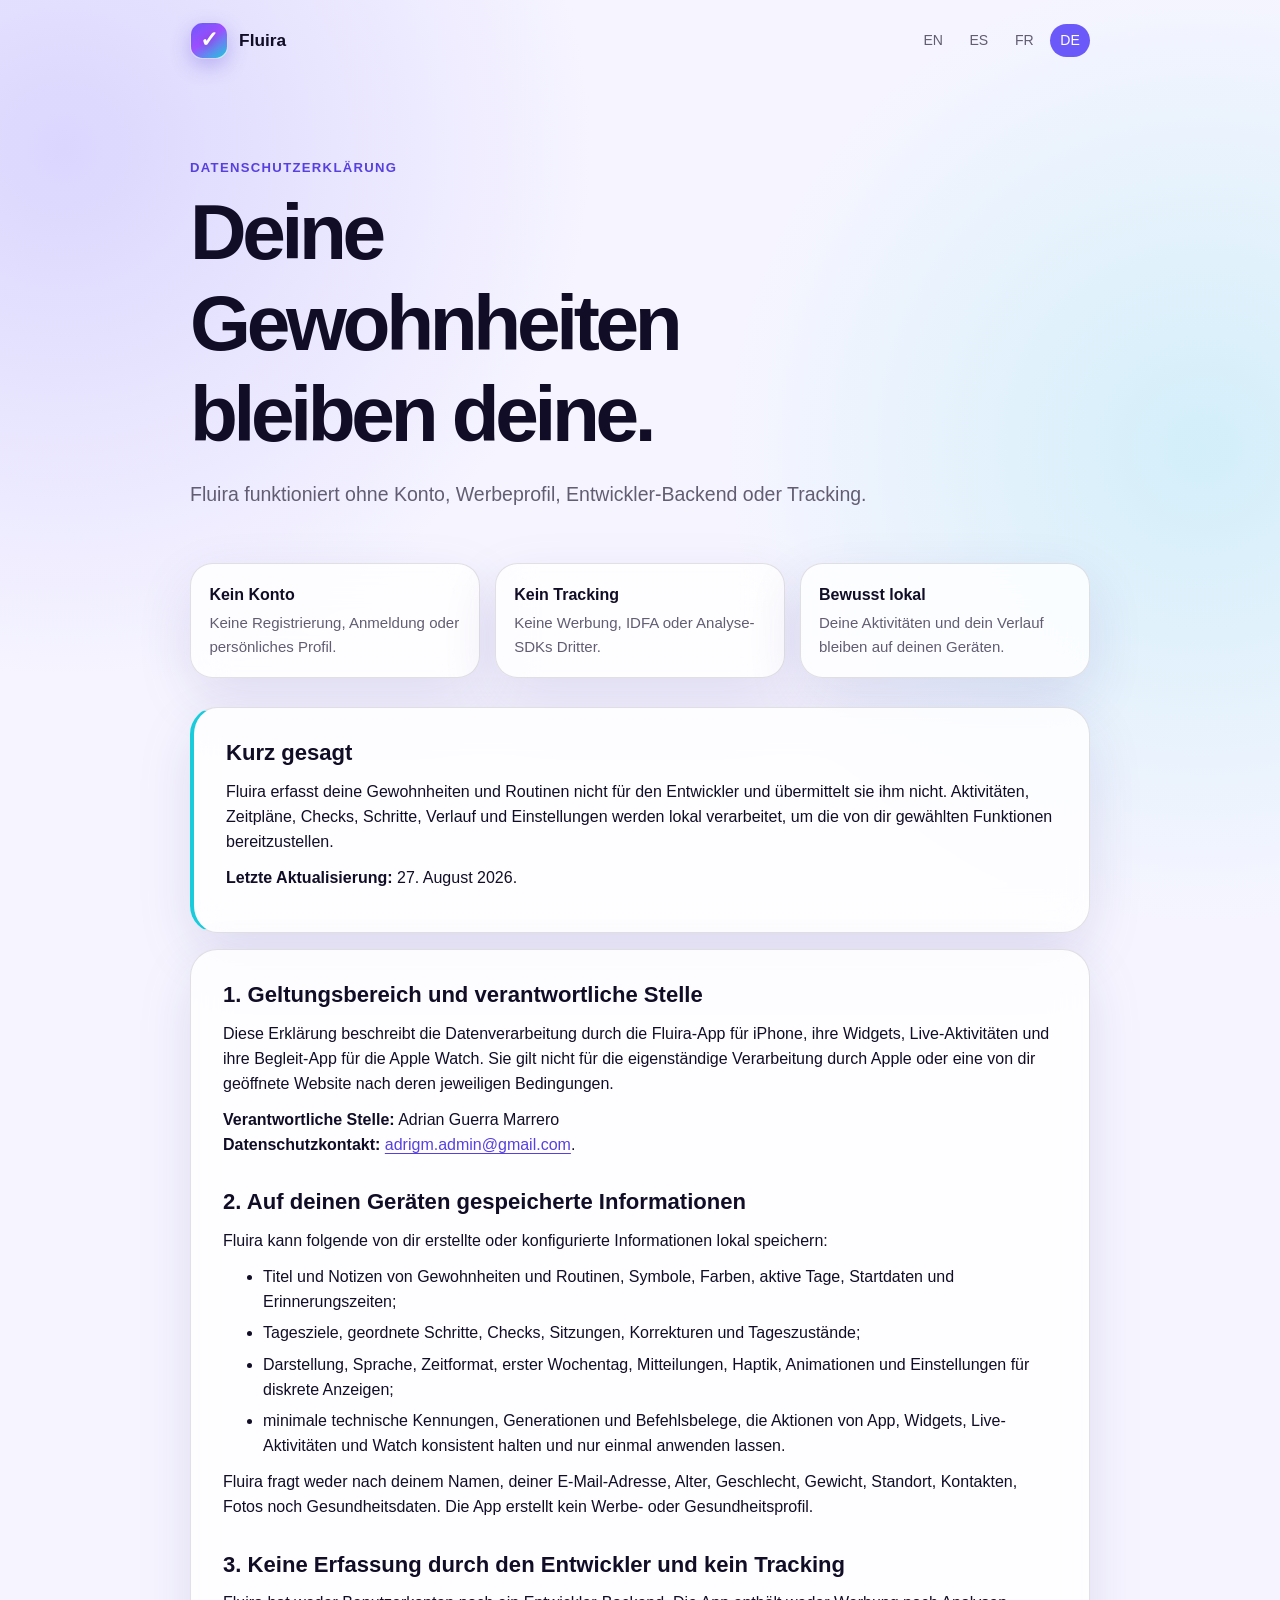
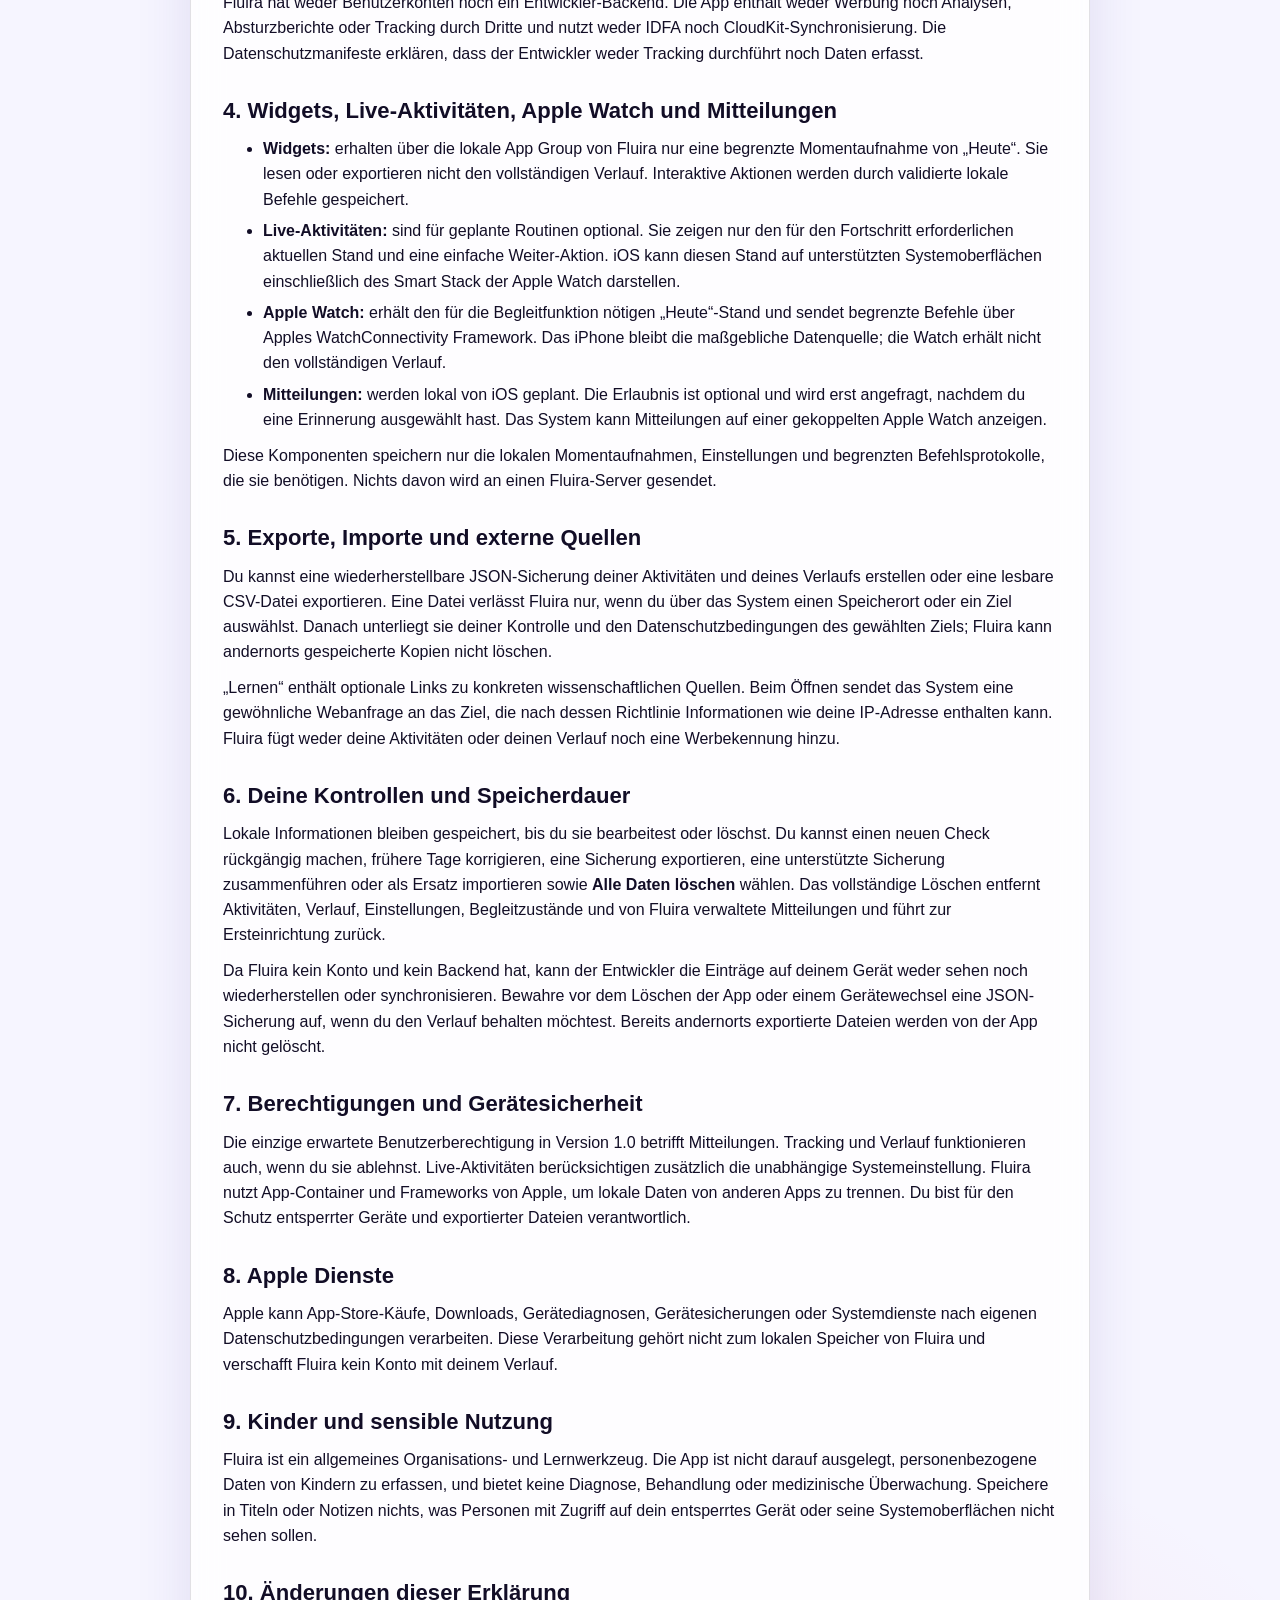
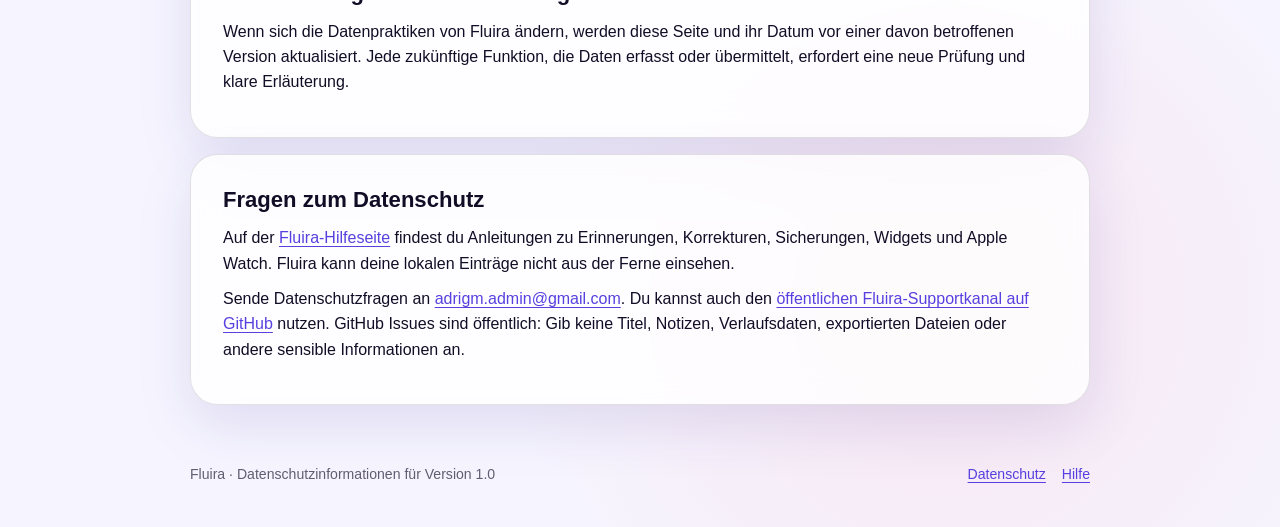
==== commit 8f3ddfc0: "docs: publish localized Fluira support email" ====
--- a/de/privacy.html
+++ b/de/privacy.html
@@ -24,7 +24,7 @@
     <article class="content-card">
       <h2>1. Geltungsbereich und verantwortliche Stelle</h2>
       <p>Diese Erklärung beschreibt die Datenverarbeitung durch die Fluira-App für iPhone, ihre Widgets, Live-Aktivitäten und ihre Begleit-App für die Apple Watch. Sie gilt nicht für die eigenständige Verarbeitung durch Apple oder eine von dir geöffnete Website nach deren jeweiligen Bedingungen.</p>
-      <p><strong>Verantwortliche Stelle:</strong> Adrian Guerra Marrero<br><strong>Datenschutzkontakt:</strong> Nutze den <a href="https://github.com/AGMStudio/fluira-support/issues/new" rel="external">öffentlichen Fluira-Supportkanal auf GitHub</a>. Gib dort keine privaten oder sensiblen Informationen an.</p>
+      <p><strong>Verantwortliche Stelle:</strong> Adrian Guerra Marrero<br><strong>Datenschutzkontakt:</strong> <a href="mailto:adrigm.admin@gmail.com">adrigm.admin@gmail.com</a>.</p>
 
       <h2>2. Auf deinen Geräten gespeicherte Informationen</h2>
       <p>Fluira kann folgende von dir erstellte oder konfigurierte Informationen lokal speichern:</p>
@@ -68,7 +68,7 @@
       <h2>10. Änderungen dieser Erklärung</h2>
       <p>Wenn sich die Datenpraktiken von Fluira ändern, werden diese Seite und ihr Datum vor einer davon betroffenen Version aktualisiert. Jede zukünftige Funktion, die Daten erfasst oder übermittelt, erfordert eine neue Prüfung und klare Erläuterung.</p>
     </article>
-    <article class="content-card"><h2>Fragen zum Datenschutz</h2><p>Auf der <a href="support.html">Fluira-Hilfeseite</a> findest du Anleitungen zu Erinnerungen, Korrekturen, Sicherungen, Widgets und Apple Watch. Fluira kann deine lokalen Einträge nicht aus der Ferne einsehen.</p><p>Nutze den <a href="https://github.com/AGMStudio/fluira-support/issues/new" rel="external">öffentlichen Fluira-Supportkanal auf GitHub</a>. GitHub Issues sind öffentlich: Gib keine Titel, Notizen, Verlaufsdaten, exportierten Dateien oder andere sensible Informationen an.</p></article>
+    <article class="content-card"><h2>Fragen zum Datenschutz</h2><p>Auf der <a href="support.html">Fluira-Hilfeseite</a> findest du Anleitungen zu Erinnerungen, Korrekturen, Sicherungen, Widgets und Apple Watch. Fluira kann deine lokalen Einträge nicht aus der Ferne einsehen.</p><p>Sende Datenschutzfragen an <a href="mailto:adrigm.admin@gmail.com">adrigm.admin@gmail.com</a>. Du kannst auch den <a href="https://github.com/AGMStudio/fluira-support/issues/new" rel="external">öffentlichen Fluira-Supportkanal auf GitHub</a> nutzen. GitHub Issues sind öffentlich: Gib keine Titel, Notizen, Verlaufsdaten, exportierten Dateien oder andere sensible Informationen an.</p></article>
   </main>
   <footer class="site-footer"><p>Fluira · Datenschutzinformationen für Version 1.0</p><nav class="footer-links" aria-label="Fußzeile"><a href="privacy.html" aria-current="page">Datenschutz</a><a href="support.html">Hilfe</a></nav></footer>
 </body>
